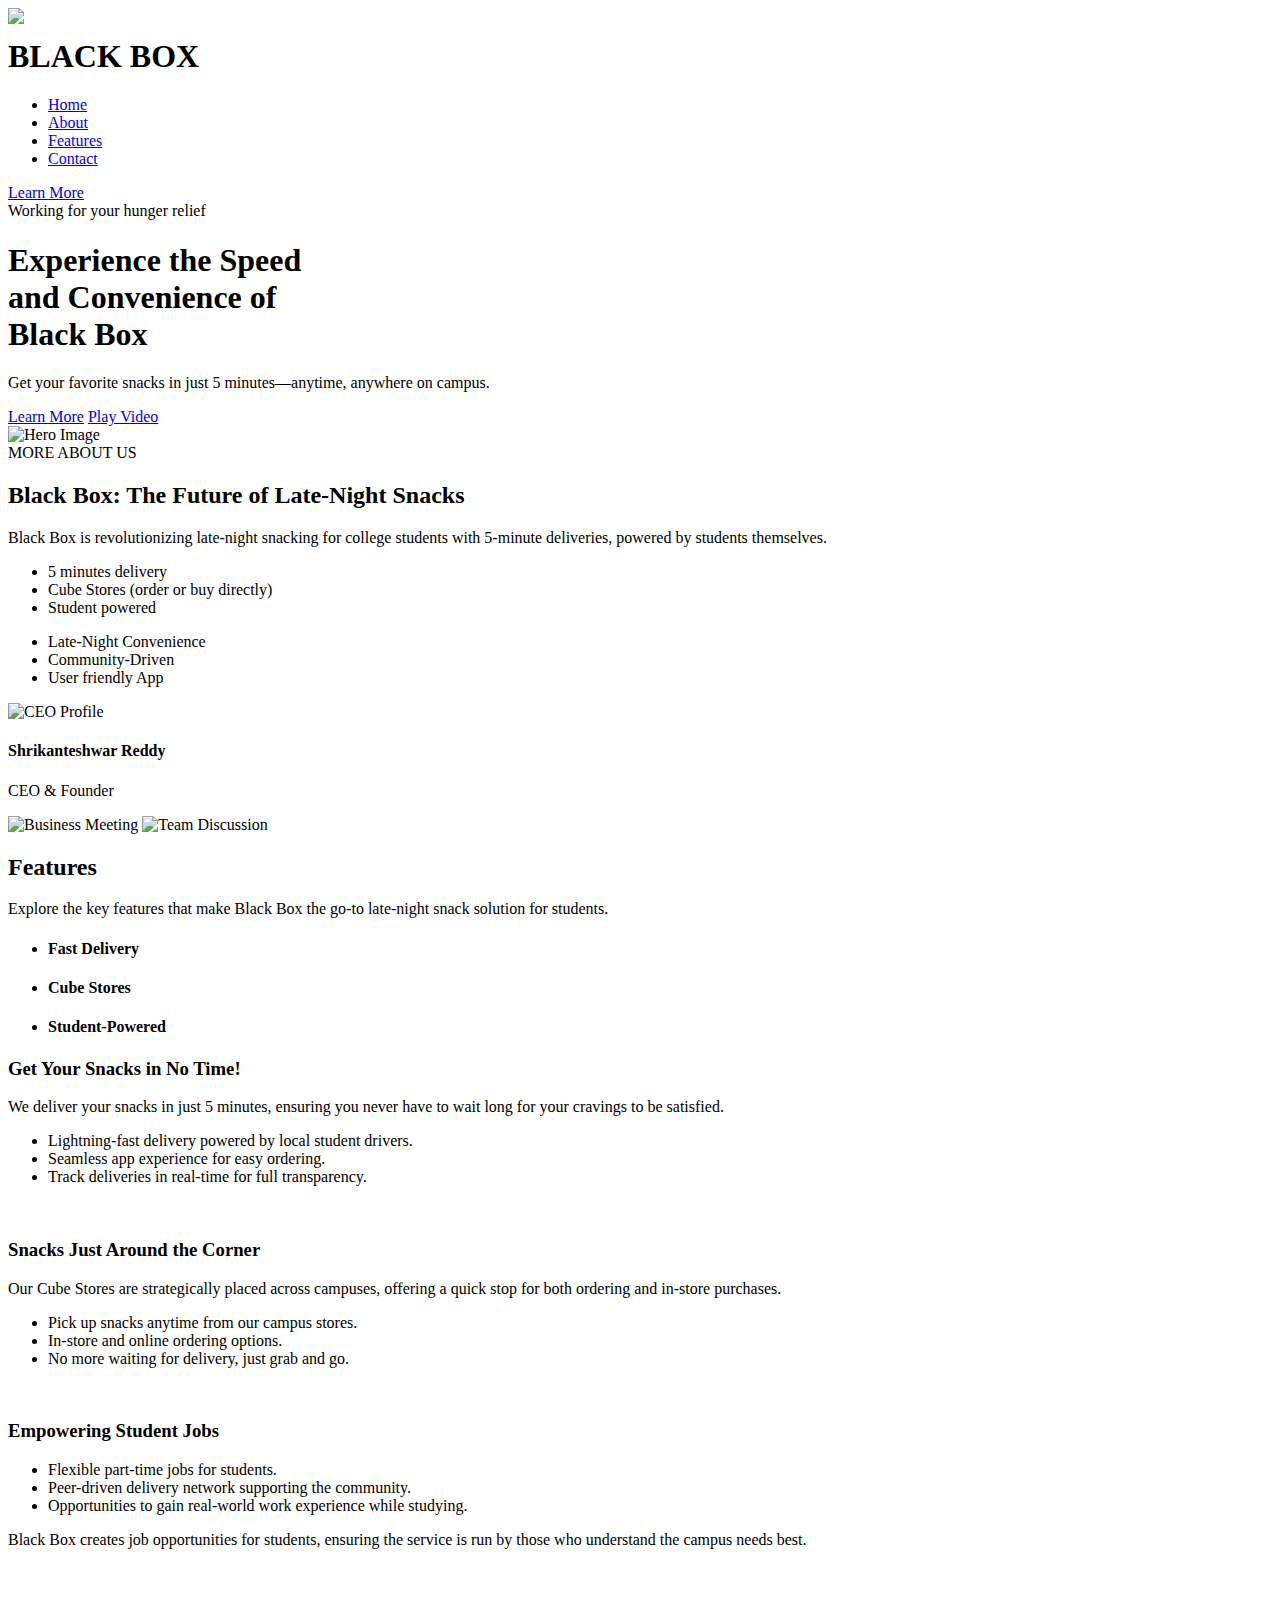
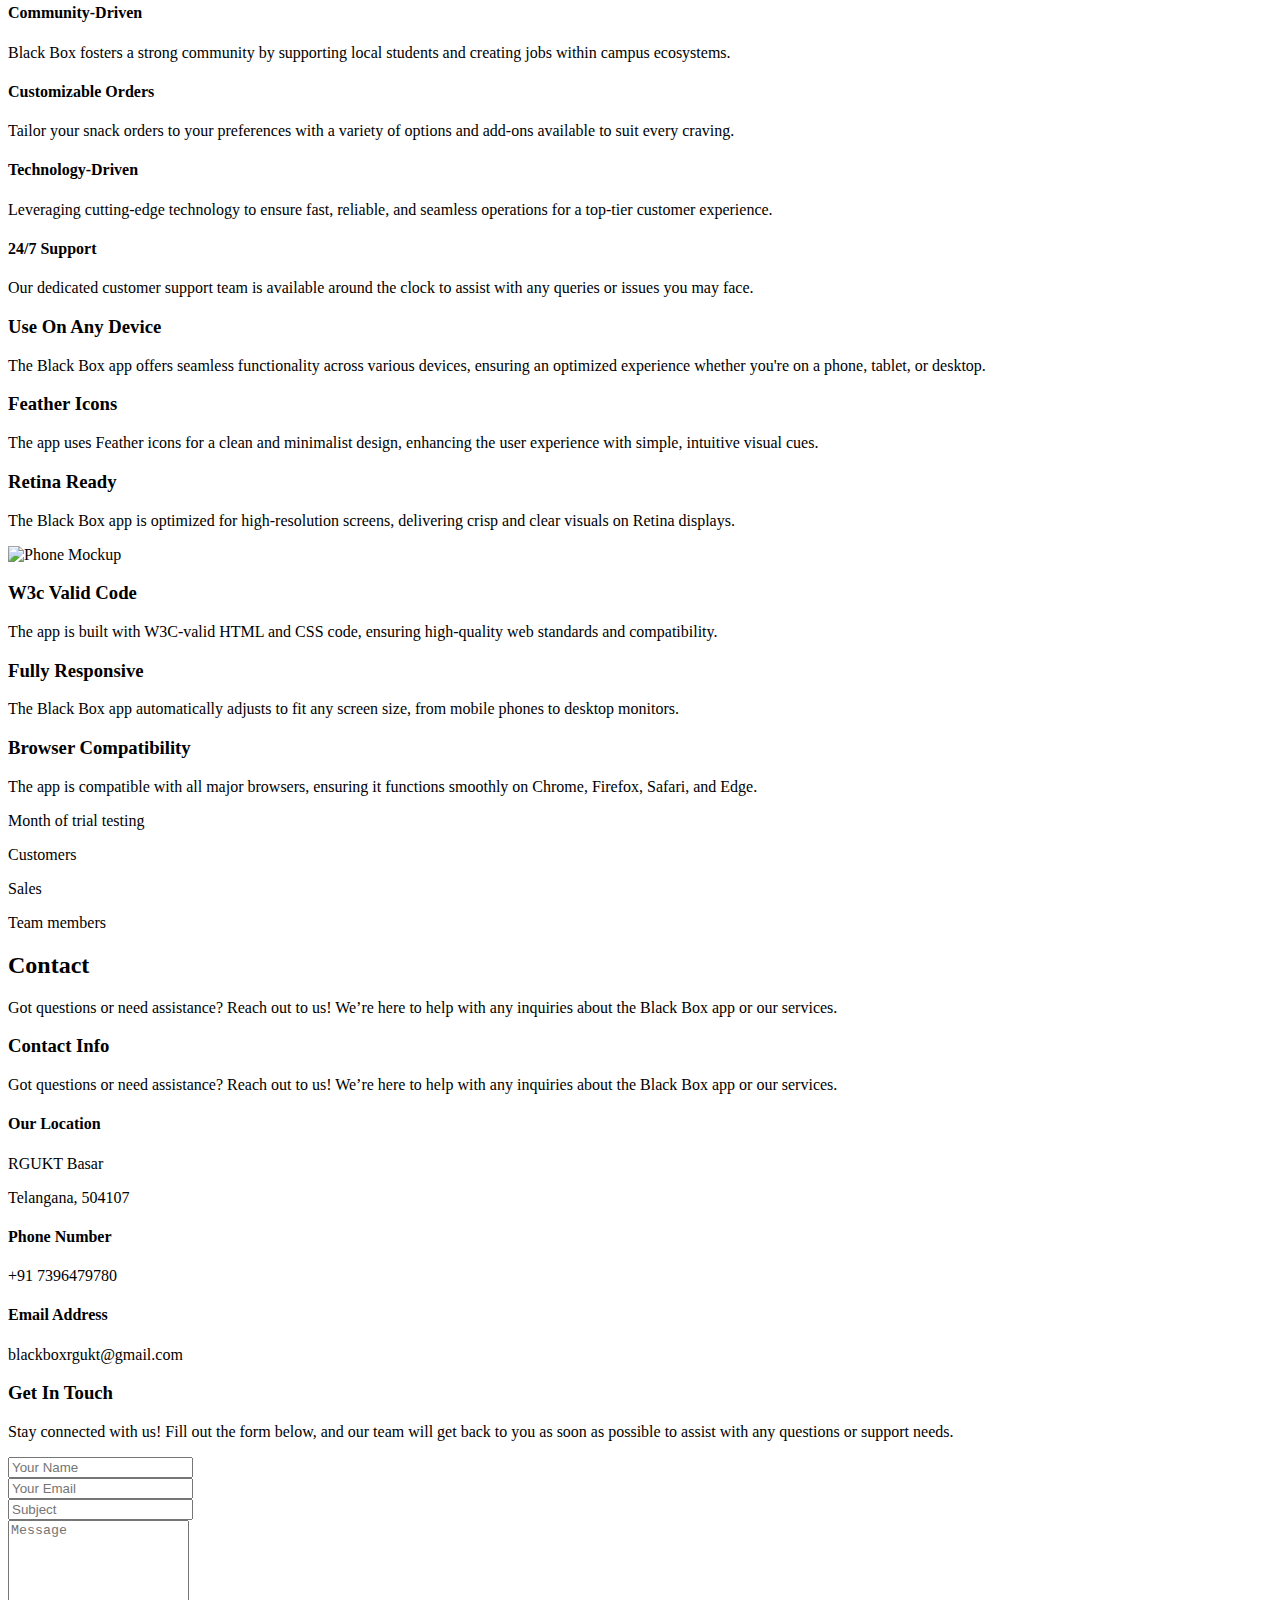
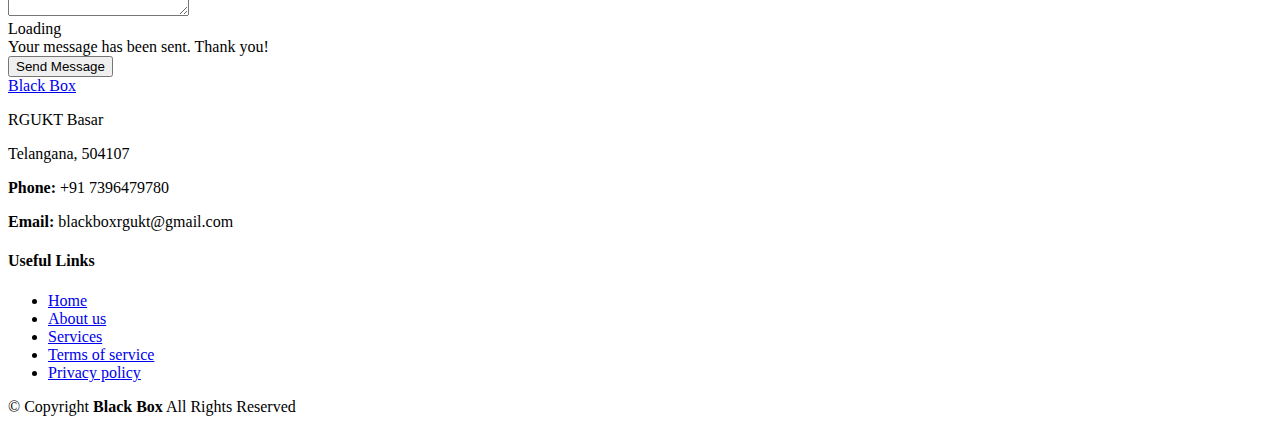
==== index.html @ a67a45cf "Add files via upload" ====
<!DOCTYPE html>
<html lang="en">

<head>
  <meta charset="utf-8">
  <meta content="width=device-width, initial-scale=1.0" name="viewport">
  <title>Black Box Hub</title>
  <meta name="description" content="">
  <meta name="keywords" content="">

  <!-- Favicons -->
  <link href="assets/img/favicon.png" rel="icon">
  <link href="assets/img/apple-touch-icon.png" rel="apple-touch-icon">

  <!-- Fonts -->
  <link href="https://fonts.googleapis.com" rel="preconnect">
  <link href="https://fonts.gstatic.com" rel="preconnect" crossorigin>
  <link href="https://fonts.googleapis.com/css2?family=Roboto:ital,wght@0,100;0,300;0,400;0,500;0,700;0,900;1,100;1,300;1,400;1,500;1,700;1,900&family=Inter:wght@100;200;300;400;500;600;700;800;900&family=Nunito:ital,wght@0,200;0,300;0,400;0,500;0,600;0,700;0,800;0,900;1,200;1,300;1,400;1,500;1,600;1,700;1,800;1,900&display=swap" rel="stylesheet">

  <!-- Vendor CSS Files -->
  <link href="assets/vendor/bootstrap/css/bootstrap.min.css" rel="stylesheet">
  <link href="assets/vendor/bootstrap-icons/bootstrap-icons.css" rel="stylesheet">
  <link href="assets/vendor/aos/aos.css" rel="stylesheet">
  <link href="assets/vendor/glightbox/css/glightbox.min.css" rel="stylesheet">
  <link href="assets/vendor/swiper/swiper-bundle.min.css" rel="stylesheet">

  <!-- Main CSS File -->
  <link href="assets/css/main.css" rel="stylesheet">

</head>

<body class="index-page">

  <header id="header" class="header d-flex align-items-center fixed-top">
    <div class="header-container container-fluid container-xl position-relative d-flex align-items-center justify-content-between">
        <img src="assets/img/logo.png" width="50px">
        <h1 class="sitename" style="color: black; margin-top: 10px; align-self: start;"><b>BLACK BOX</b></h1>
      </a>

      <nav id="navmenu" class="navmenu">
        <ul>
          <li><a href="#hero" class="active">Home</a></li>
          <li><a href="#about">About</a></li>
          <li><a href="#features">Features</a></li>
          <li><a href="#contact">Contact</a></li>
        </ul>
        <i class="mobile-nav-toggle d-xl-none bi bi-list"></i>
      </nav>

      <a class="btn-getstarted" href="index.html#about">Learn More</a>

    </div>
  </header>

  <main class="main">

    <!-- Hero Section -->
    <section id="hero" class="hero section">

      <div class="container" data-aos="fade-up" data-aos-delay="100">

        <div class="row align-items-center">
          <div class="col-lg-6">
            <div class="hero-content" data-aos="fade-up" data-aos-delay="200">
              <div class="company-badge mb-4">
                <i class="bi bi-gear-fill me-2"></i>
                Working for your hunger relief
              </div>

              <h1 class="mb-4">
                Experience the Speed <br>
                and Convenience of <br>
                <span class="accent-text">Black Box</span>
              </h1>

              <p class="mb-4 mb-md-5">
                Get your favorite snacks in just 5 minutes—anytime, anywhere on campus.
              </p>

              <div class="hero-buttons">
                <a href="#about" class="btn btn-primary me-0 me-sm-2 mx-1">Learn More</a>
                <a href="https://www.youtube.com/watch?v=Y7f98aduVJ8" class="btn btn-link mt-2 mt-sm-0 glightbox">
                  <i class="bi bi-play-circle me-1"></i>
                  Play Video
                </a>
              </div>
            </div>
          </div>

          <div class="col-lg-6">
            <div class="hero-image" data-aos="zoom-out" data-aos-delay="300">
              <img src="assets/img/illustration-1.webp" alt="Hero Image" class="img-fluid">
            </div>
          </div>
        </div>

      </div>

    </section><!-- /Hero Section -->

    <!-- About Section -->
    <section id="about" class="about section">

      <div class="container" data-aos="fade-up" data-aos-delay="100">

        <div class="row gy-4 align-items-center justify-content-between">

          <div class="col-xl-5" data-aos="fade-up" data-aos-delay="200">
            <span class="about-meta">MORE ABOUT US</span>
            <h2 class="about-title">Black Box: The Future of Late-Night Snacks</h2>
            <p class="about-description">Black Box is revolutionizing late-night snacking for college students with 5-minute deliveries, powered by students themselves. </p>

            <div class="row feature-list-wrapper">
              <div class="col-md-6">
                <ul class="feature-list">
                  <li><i class="bi bi-check-circle-fill"></i> 5 minutes delivery</li>
                  <li><i class="bi bi-check-circle-fill"></i> Cube Stores (order or buy directly)</li>
                  <li><i class="bi bi-check-circle-fill"></i> Student powered</li>
                </ul>
              </div>
              <div class="col-md-6">
                <ul class="feature-list">
                  <li><i class="bi bi-check-circle-fill"></i> Late-Night Convenience</li>
                  <li><i class="bi bi-check-circle-fill"></i> Community-Driven</li>
                  <li><i class="bi bi-check-circle-fill"></i> User friendly App</li>
                </ul>
              </div>
            </div>

            <div class="info-wrapper">
              <div class="row gy-4">
                <div class="col-lg-5">
                  <div class="profile d-flex align-items-center gap-3">
                    <img src="assets/img/avatar-1.webp" alt="CEO Profile" class="profile-image">
                    <div>
                      <h4 class="profile-name">Shrikanteshwar Reddy</h4>
                      <p class="profile-position">CEO &amp; Founder</p>
                    </div>
                  </div>
                </div>
              </div>
            </div>
          </div>

          <div class="col-xl-6" data-aos="fade-up" data-aos-delay="300">
            <div class="image-wrapper">
              <div class="images position-relative" data-aos="zoom-out" data-aos-delay="400">
                <img src="assets/img/about-5.webp" alt="Business Meeting" class="img-fluid main-image rounded-4">
                <img src="assets/img/about-2.webp" alt="Team Discussion" class="img-fluid small-image rounded-4">
              </div>
            </div>
          </div>
        </div>

      </div>

    </section><!-- /About Section -->

    <!-- Features Section -->
    <section id="features" class="features section">

      <!-- Section Title -->
      <div class="container section-title" data-aos="fade-up">
        <h2>Features</h2>
        <p>Explore the key features that make Black Box the go-to late-night snack solution for students.</p>
      </div><!-- End Section Title -->

      <div class="container">

        <div class="d-flex justify-content-center">

          <ul class="nav nav-tabs" data-aos="fade-up" data-aos-delay="100">

            <li class="nav-item">
              <a class="nav-link active show" data-bs-toggle="tab" data-bs-target="#features-tab-1">
                <h4>Fast Delivery</h4>
              </a>
            </li><!-- End tab nav item -->

            <li class="nav-item">
              <a class="nav-link" data-bs-toggle="tab" data-bs-target="#features-tab-2">
                <h4>Cube Stores</h4>
              </a><!-- End tab nav item -->

            </li>
            <li class="nav-item">
              <a class="nav-link" data-bs-toggle="tab" data-bs-target="#features-tab-3">
                <h4>Student-Powered</h4>
              </a>
            </li><!-- End tab nav item -->

          </ul>

        </div>

        <div class="tab-content" data-aos="fade-up" data-aos-delay="200">

          <div class="tab-pane fade active show" id="features-tab-1">
            <div class="row">
              <div class="col-lg-6 order-2 order-lg-1 mt-3 mt-lg-0 d-flex flex-column justify-content-center">
                <h3>Get Your Snacks in No Time!</h3>
                <p class="fst-italic">
                  We deliver your snacks in just 5 minutes, ensuring you never have to wait long for your cravings to be satisfied.
                </p>
                <ul>
                  <li><i class="bi bi-check2-all"></i> <span>Lightning-fast delivery powered by local student drivers.</span></li>
                  <li><i class="bi bi-check2-all"></i> <span>Seamless app experience for easy ordering.</span></li>
                  <li><i class="bi bi-check2-all"></i> <span>Track deliveries in real-time for full transparency.</span></li>
                </ul>
              </div>
              <div class="col-lg-6 order-1 order-lg-2 text-center">
                <img src="assets/img/features-illustration-1.webp" alt="" class="img-fluid">
              </div>
            </div>
          </div><!-- End tab content item -->

          <div class="tab-pane fade" id="features-tab-2">
            <div class="row">
              <div class="col-lg-6 order-2 order-lg-1 mt-3 mt-lg-0 d-flex flex-column justify-content-center">
                <h3>Snacks Just Around the Corner</h3>
                <p class="fst-italic">
                  Our Cube Stores are strategically placed across campuses, offering a quick stop for both ordering and in-store purchases.
                </p>
                <ul>
                  <li><i class="bi bi-check2-all"></i> <span>Pick up snacks anytime from our campus stores.</span></li>
                  <li><i class="bi bi-check2-all"></i> <span>In-store and online ordering options.</span></li>
                  <li><i class="bi bi-check2-all"></i> <span>No more waiting for delivery, just grab and go.</span></li>
                </ul>
              </div>
              <div class="col-lg-6 order-1 order-lg-2 text-center">
                <img src="assets/img/features-illustration-2.webp" alt="" class="img-fluid">
              </div>
            </div>
          </div><!-- End tab content item -->

          <div class="tab-pane fade" id="features-tab-3">
            <div class="row">
              <div class="col-lg-6 order-2 order-lg-1 mt-3 mt-lg-0 d-flex flex-column justify-content-center">
                <h3>Empowering Student Jobs</h3>
                <ul>
                  <li><i class="bi bi-check2-all"></i> <span>Flexible part-time jobs for students.</span></li>
                  <li><i class="bi bi-check2-all"></i> <span>Peer-driven delivery network supporting the community.</span></li>
                  <li><i class="bi bi-check2-all"></i> <span>Opportunities to gain real-world work experience while studying.</span></li>
                </ul>
                <p class="fst-italic">
                  Black Box creates job opportunities for students, ensuring the service is run by those who understand the campus needs best.
                </p>
              </div>
              <div class="col-lg-6 order-1 order-lg-2 text-center">
                <img src="assets/img/features-illustration-3.webp" alt="" class="img-fluid">
              </div>
            </div>
          </div><!-- End tab content item -->

        </div>

      </div>

    </section><!-- /Features Section -->

    <!-- Features Cards Section -->
    <section id="features-cards" class="features-cards section">

      <div class="container">

        <div class="row gy-4">

          <div class="col-xl-3 col-md-6" data-aos="zoom-in" data-aos-delay="100">
            <div class="feature-box orange">
              <i class="bi bi-award"></i>
              <h4>Community-Driven</h4>
              <p>Black Box fosters a strong community by supporting local students and creating jobs within campus ecosystems.</p>
            </div>
          </div><!-- End Feature Borx-->

          <div class="col-xl-3 col-md-6" data-aos="zoom-in" data-aos-delay="200">
            <div class="feature-box blue">
              <i class="bi bi-patch-check"></i>
              <h4>Customizable Orders</h4>
              <p>Tailor your snack orders to your preferences with a variety of options and add-ons available to suit every craving.</p>
            </div>
          </div><!-- End Feature Borx-->

          <div class="col-xl-3 col-md-6" data-aos="zoom-in" data-aos-delay="300">
            <div class="feature-box green">
              <i class="bi bi-sunrise"></i>
              <h4>Technology-Driven</h4>
              <p>Leveraging cutting-edge technology to ensure fast, reliable, and seamless operations for a top-tier customer experience.</p>
            </div>
          </div><!-- End Feature Borx-->

          <div class="col-xl-3 col-md-6" data-aos="zoom-in" data-aos-delay="400">
            <div class="feature-box red">
              <i class="bi bi-shield-check"></i>
              <h4>24/7 Support</h4>
              <p>Our dedicated customer support team is available around the clock to assist with any queries or issues you may face.</p>
            </div>
          </div><!-- End Feature Borx-->

        </div>

      </div>

    </section><!-- /Features Cards Section -->

    <!-- Features 2 Section -->
    <section id="features-2" class="features-2 section">

      <div class="container" data-aos="fade-up" data-aos-delay="100">

        <div class="row align-items-center">

          <div class="col-lg-4">

            <div class="feature-item text-end mb-5" data-aos="fade-right" data-aos-delay="200">
              <div class="d-flex align-items-center justify-content-end gap-4">
                <div class="feature-content">
                  <h3>Use On Any Device</h3>
                  <p>The Black Box app offers seamless functionality across various devices, ensuring an optimized experience whether you're on a phone, tablet, or desktop.</p>
                </div>
                <div class="feature-icon flex-shrink-0">
                  <i class="bi bi-display"></i>
                </div>
              </div>
            </div><!-- End .feature-item -->

            <div class="feature-item text-end mb-5" data-aos="fade-right" data-aos-delay="300">
              <div class="d-flex align-items-center justify-content-end gap-4">
                <div class="feature-content">
                  <h3>Feather Icons</h3>
                  <p>The app uses Feather icons for a clean and minimalist design, enhancing the user experience with simple, intuitive visual cues.</p>
                </div>
                <div class="feature-icon flex-shrink-0">
                  <i class="bi bi-feather"></i>
                </div>
              </div>
            </div><!-- End .feature-item -->

            <div class="feature-item text-end" data-aos="fade-right" data-aos-delay="400">
              <div class="d-flex align-items-center justify-content-end gap-4">
                <div class="feature-content">
                  <h3>Retina Ready</h3>
                  <p> The Black Box app is optimized for high-resolution screens, delivering crisp and clear visuals on Retina displays. </p>
                </div>
                <div class="feature-icon flex-shrink-0">
                  <i class="bi bi-eye"></i>
                </div>
              </div>
            </div><!-- End .feature-item -->

          </div>

          <div class="col-lg-4" data-aos="zoom-in" data-aos-delay="200">
            <div class="phone-mockup text-center">
              <img src="assets/img/phone-app-screen.png" alt="Phone Mockup" class="img-fluid">
            </div>
          </div><!-- End Phone Mockup -->

          <div class="col-lg-4">

            <div class="feature-item mb-5" data-aos="fade-left" data-aos-delay="200">
              <div class="d-flex align-items-center gap-4">
                <div class="feature-icon flex-shrink-0">
                  <i class="bi bi-code-square"></i>
                </div>
                <div class="feature-content">
                  <h3>W3c Valid Code</h3>
                  <p> The app is built with W3C-valid HTML and CSS code, ensuring high-quality web standards and compatibility.</p>
                </div>
              </div>
            </div><!-- End .feature-item -->

            <div class="feature-item mb-5" data-aos="fade-left" data-aos-delay="300">
              <div class="d-flex align-items-center gap-4">
                <div class="feature-icon flex-shrink-0">
                  <i class="bi bi-phone"></i>
                </div>
                <div class="feature-content">
                  <h3>Fully Responsive</h3>
                  <p> The Black Box app automatically adjusts to fit any screen size, from mobile phones to desktop monitors.</p>
                </div>
              </div>
            </div><!-- End .feature-item -->

            <div class="feature-item" data-aos="fade-left" data-aos-delay="400">
              <div class="d-flex align-items-center gap-4">
                <div class="feature-icon flex-shrink-0">
                  <i class="bi bi-browser-chrome"></i>
                </div>
                <div class="feature-content">
                  <h3>Browser Compatibility</h3>
                  <p> The app is compatible with all major browsers, ensuring it functions smoothly on Chrome, Firefox, Safari, and Edge.</p>
                </div>
              </div>
            </div><!-- End .feature-item -->

          </div>
        </div>

      </div>

    </section><!-- /Features 2 Section -->

    <!-- Stats Section -->
    <section id="stats" class="stats section">

      <div class="container" data-aos="fade-up" data-aos-delay="100">

        <div class="row gy-4">

          <div class="col-lg-3 col-md-6">
            <div class="stats-item text-center w-100 h-100">
              <span data-purecounter-start="0" data-purecounter-end="1" data-purecounter-duration="1" class="purecounter"></span>
              <p>Month of trial testing</p>
            </div>
          </div><!-- End Stats Item -->

          <div class="col-lg-3 col-md-6">
            <div class="stats-item text-center w-100 h-100">
              <span data-purecounter-start="0" data-purecounter-end="500" data-purecounter-duration="1" class="purecounter"></span>
              <p>Customers</p>
            </div>
          </div><!-- End Stats Item -->

          <div class="col-lg-3 col-md-6">
            <div class="stats-item text-center w-100 h-100">
              <span data-purecounter-start="0" data-purecounter-end="40000" data-purecounter-duration="1" class="purecounter"></span>
              <p>Sales</p>
            </div>
          </div><!-- End Stats Item -->

          <div class="col-lg-3 col-md-6">
            <div class="stats-item text-center w-100 h-100">
              <span data-purecounter-start="0" data-purecounter-end="10" data-purecounter-duration="1" class="purecounter"></span>
              <p>Team members</p>
            </div>
          </div><!-- End Stats Item -->

        </div>

      </div>

    </section><!-- /Stats Section -->

    <!--services and pricing section-->


    <!-- Contact Section -->
    <section id="contact" class="contact section light-background">

      <!-- Section Title -->
      <div class="container section-title" data-aos="fade-up">
        <h2 class="text-dark">Contact</h2>
        <p class="text-dark">Got questions or need assistance? Reach out to us! We’re here to help with any inquiries about the Black Box app or our services.</p>
      </div><!-- End Section Title -->

      <div class="container" data-aos="fade-up" data-aos-delay="100">

        <div class="row g-4 g-lg-5">
          <div class="col-lg-5">
            <div class="info-box" data-aos="fade-up" data-aos-delay="200">
              <h3 class="text-dark">Contact Info</h3>
              <p class="text-dark">Got questions or need assistance? Reach out to us! We’re here to help with any inquiries about the Black Box app or our services.</p>

              <div class="info-item" data-aos="fade-up" data-aos-delay="300">
                <div class="icon-box">
                  <i class="bi bi-geo-alt"></i>
                </div>
                <div class="content">
                  <h4 class="text-dark">Our Location</h4>
                  <p class="text-dark">RGUKT Basar</p>
                  <p class="text-dark">Telangana, 504107</p>
                </div>
              </div>

              <div class="info-item" data-aos="fade-up" data-aos-delay="400">
                <div class="icon-box">
                  <i class="bi bi-telephone"></i>
                </div>
                <div class="content">
                  <h4 class="text-dark">Phone Number</h4>
                  <p class="text-dark">+91 7396479780</p>
                </div>
              </div>

              <div class="info-item" data-aos="fade-up" data-aos-delay="500">
                <div class="icon-box">
                  <i class="bi bi-envelope"></i>
                </div>
                <div class="content">
                  <h4 class="text-dark">Email Address</h4>
                  <p class="text-dark">blackboxrgukt@gmail.com</p>
                </div>
              </div>
            </div>
          </div>

          <div class="col-lg-7">
            <div class="contact-form" data-aos="fade-up" data-aos-delay="300">
              <h3 class="text-dark">Get In Touch</h3>
              <p class="text-dark">Stay connected with us! Fill out the form below, and our team will get back to you as soon as possible to assist with any questions or support needs.</p>

              <form action="forms/contact.php" method="post" class="php-email-form" data-aos="fade-up" data-aos-delay="200">
                <div class="row gy-4">

                  <div class="col-md-6">
                    <input type="text" name="name" class="form-control text-dark" placeholder="Your Name" required="">
                  </div>

                  <div class="col-md-6 ">
                    <input type="email" class="form-control text-dark" name="email" placeholder="Your Email" required="">
                  </div>

                  <div class="col-12">
                    <input type="text" class="form-control text-dark" name="subject" placeholder="Subject" required="">
                  </div>

                  <div class="col-12">
                    <textarea class="form-control text-dark" name="message" rows="6" placeholder="Message" required=""></textarea>
                  </div>

                  <div class="col-12 text-center">
                    <div class="loading text-dark">Loading</div>
                    <div class="error-message text-dark"></div>
                    <div class="sent-message text-dark">Your message has been sent. Thank you!</div>

                    <button type="submit" class="btn text-dark">Send Message</button>
                  </div>

                </div>
              </form>

            </div>
          </div>

        </div>

      </div>

    </section><!-- /Contact Section -->

  </main>

  <footer id="footer" class="footer">

    <div class="container footer-top">
      <div class="row gy-4">
        <div class="col-lg-4 col-md-6 footer-about">
          <a href="index.html" class="logo d-flex align-items-center">
            <span class="sitename">Black Box</span>
          </a>
          <div class="footer-contact pt-3">
            <p>RGUKT Basar</p>
            <p>Telangana, 504107</p>
            <p class="mt-3"><strong>Phone:</strong> <span>+91 7396479780</span></p>
            <p><strong>Email:</strong> <span>blackboxrgukt@gmail.com</span></p>
          </div>
          <div class="social-links d-flex mt-4">
            <a href=""><i class="bi bi-twitter-x"></i></a>
            <a href=""><i class="bi bi-facebook"></i></a>
            <a href=""><i class="bi bi-instagram"></i></a>
            <a href=""><i class="bi bi-linkedin"></i></a>
          </div>
        </div>

        <div class="col-lg-2 col-md-3 footer-links">
          <h4>Useful Links</h4>
          <ul>
            <li><a href="#">Home</a></li>
            <li><a href="#">About us</a></li>
            <li><a href="#">Services</a></li>
            <li><a href="#">Terms of service</a></li>
            <li><a href="#">Privacy policy</a></li>
          </ul>
        </div>


      </div>
    </div>

    <div class="container copyright text-center mt-4">
      <p>© <span>Copyright</span> <strong class="px-1 sitename">Black Box</strong> <span>All Rights Reserved</span></p>
      <div class="credits">
        
      </div>
    </div>

  </footer>

  <!-- Scroll Top -->
  <a href="#" id="scroll-top" class="scroll-top d-flex align-items-center justify-content-center"><i class="bi bi-arrow-up-short"></i></a>

  <!-- Vendor JS Files -->
  <script src="assets/vendor/bootstrap/js/bootstrap.bundle.min.js"></script>
  <script src="assets/vendor/php-email-form/validate.js"></script>
  <script src="assets/vendor/aos/aos.js"></script>
  <script src="assets/vendor/glightbox/js/glightbox.min.js"></script>
  <script src="assets/vendor/swiper/swiper-bundle.min.js"></script>
  <script src="assets/vendor/purecounter/purecounter_vanilla.js"></script>

  <!-- Main JS File -->
  <script src="assets/js/main.js"></script>

</body>

</html>
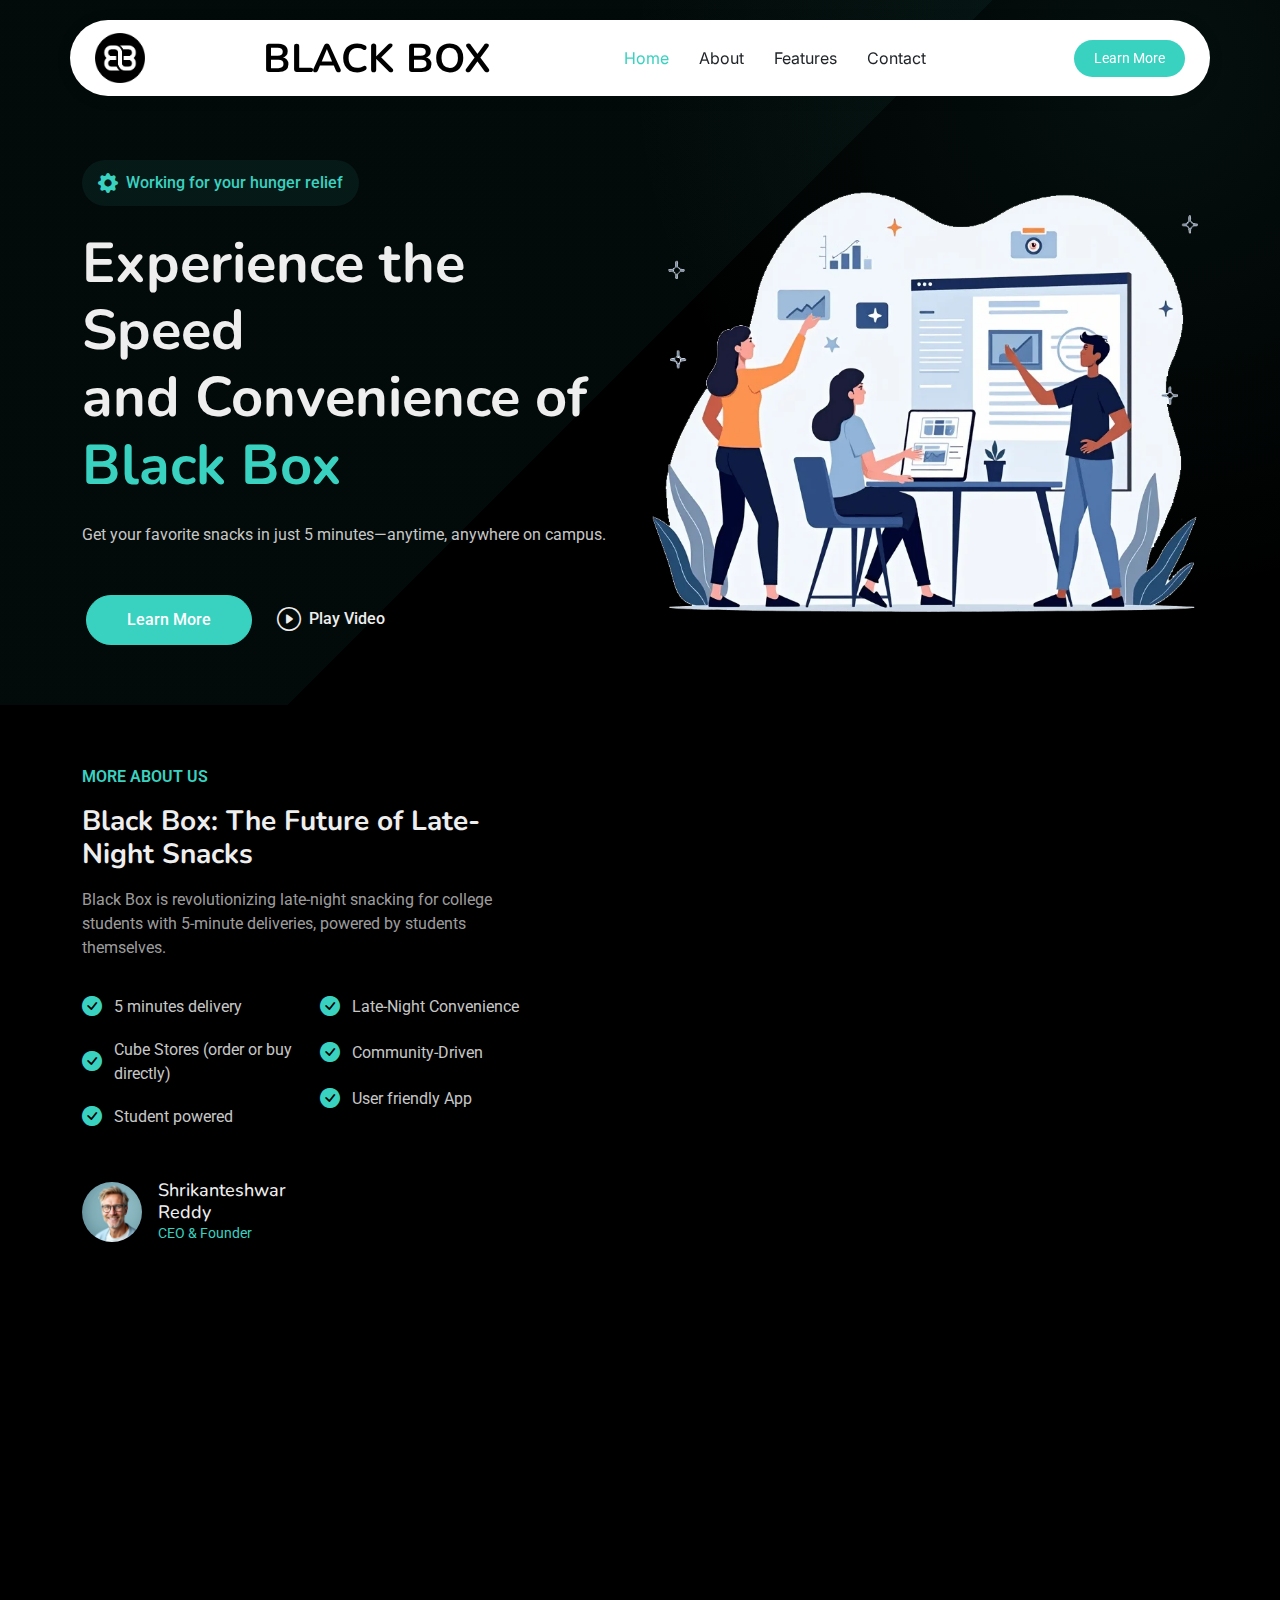
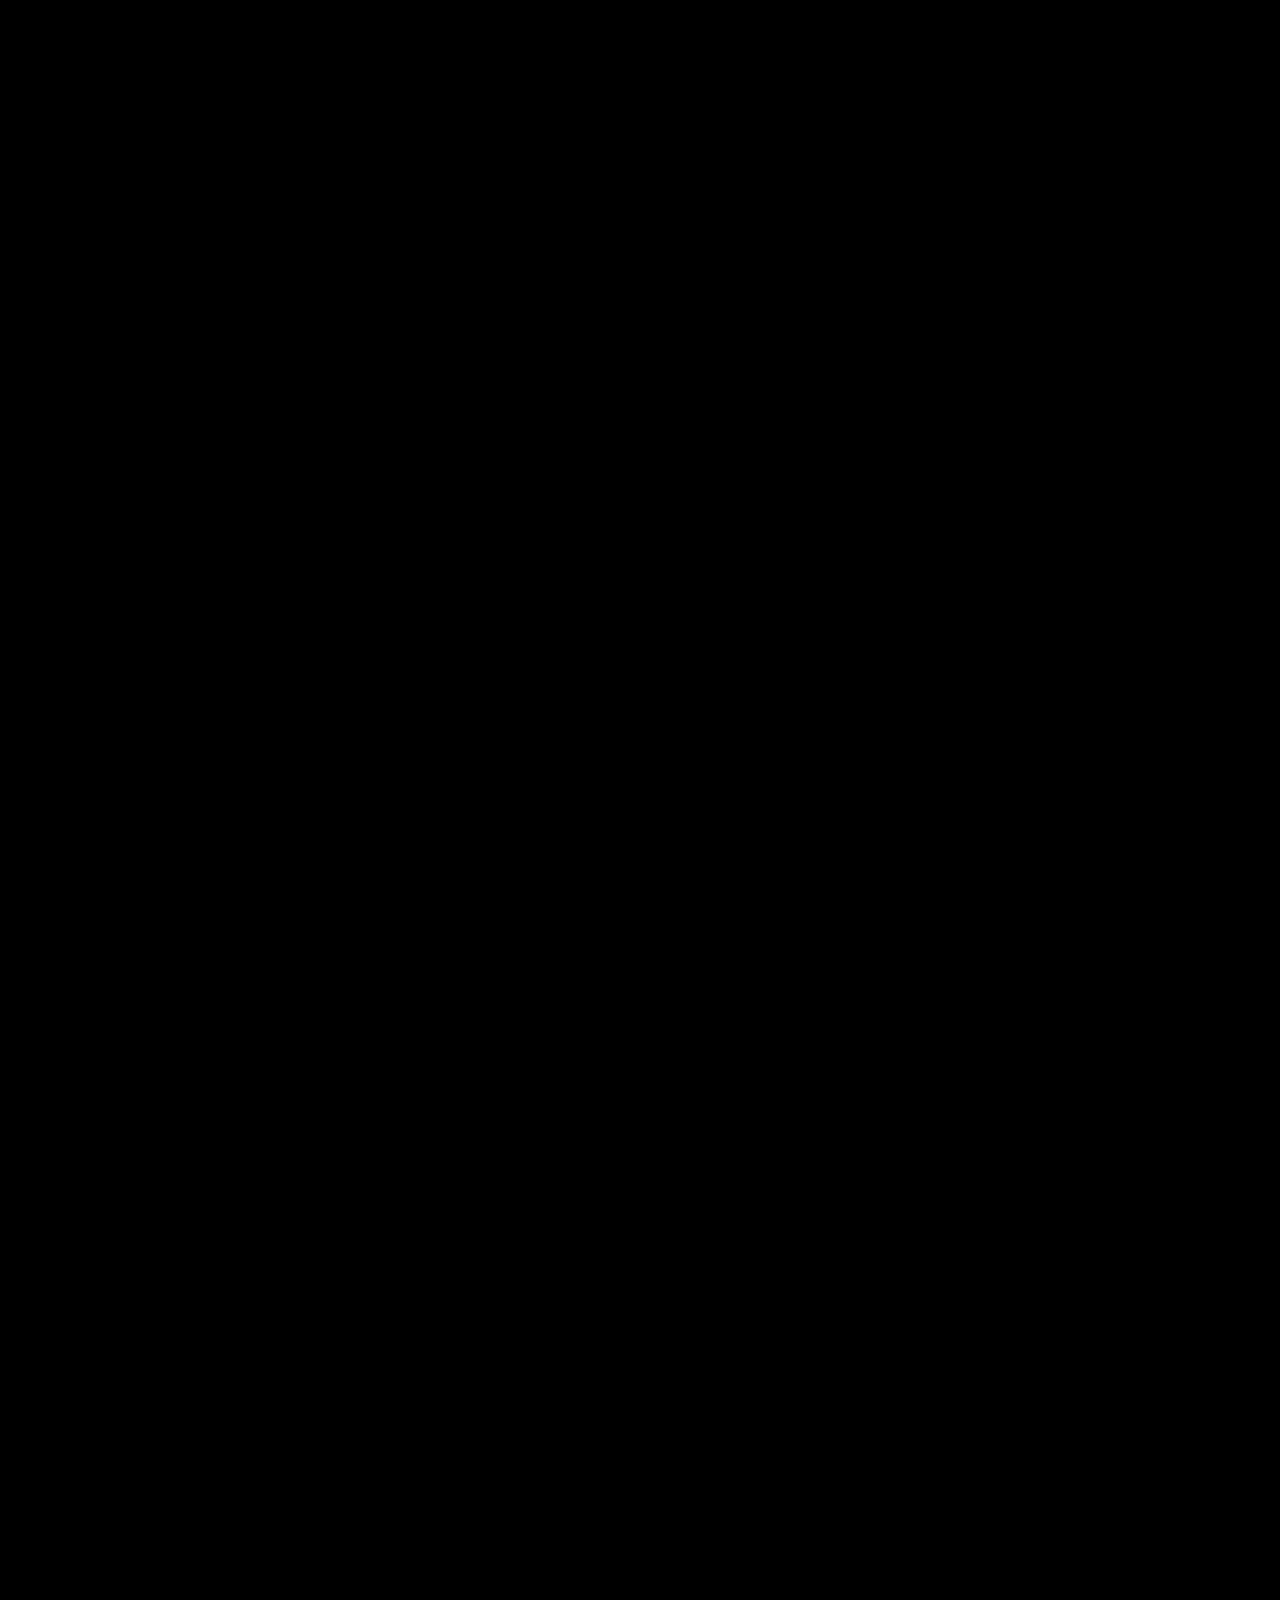
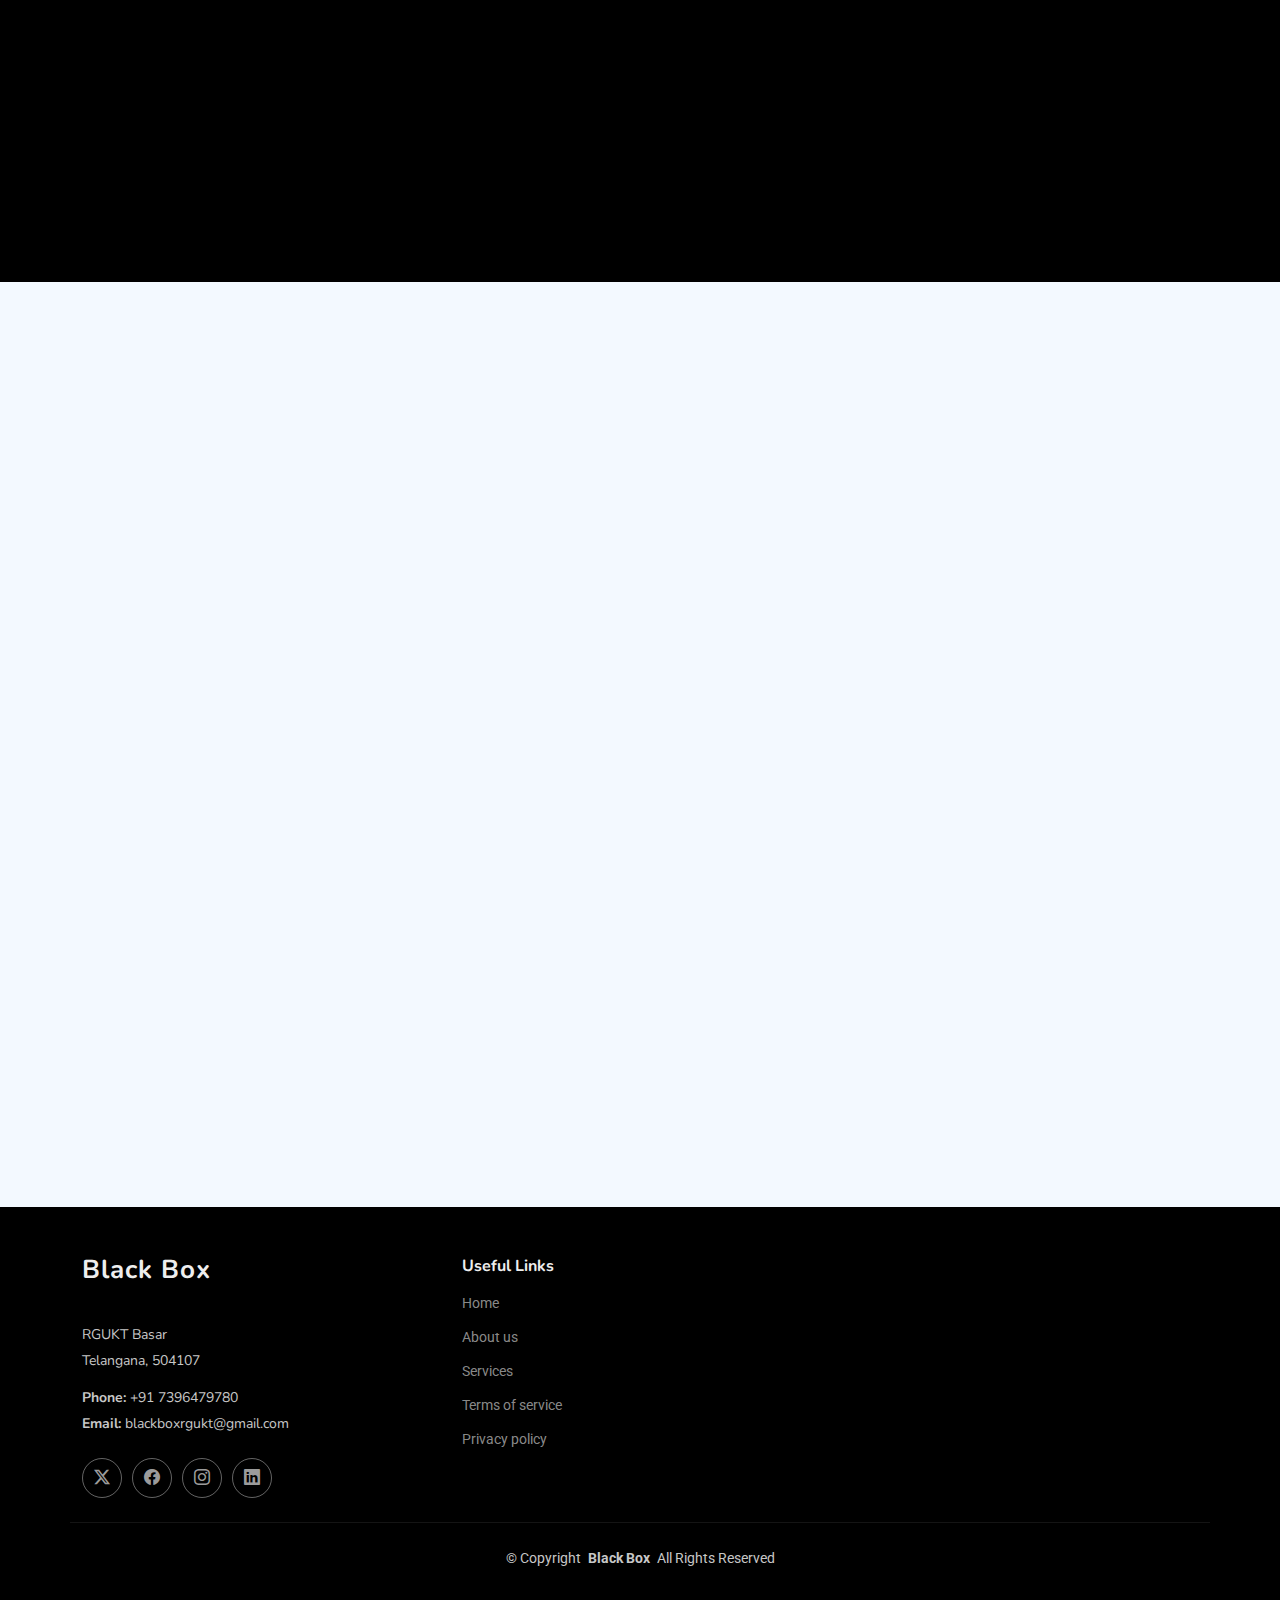
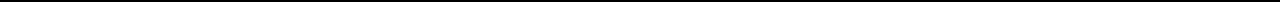
==== commit a8ae5ef9: "Update index.html" ====
--- a/index.html
+++ b/index.html
@@ -79,7 +79,7 @@
 
               <div class="hero-buttons">
                 <a href="#about" class="btn btn-primary me-0 me-sm-2 mx-1">Learn More</a>
-                <a href="https://www.youtube.com/watch?v=Y7f98aduVJ8" class="btn btn-link mt-2 mt-sm-0 glightbox">
+                <a href="" class="btn btn-link mt-2 mt-sm-0 glightbox">
                   <i class="bi bi-play-circle me-1"></i>
                   Play Video
                 </a>
@@ -603,4 +603,4 @@
 
 </body>
 
-</html>+</html>
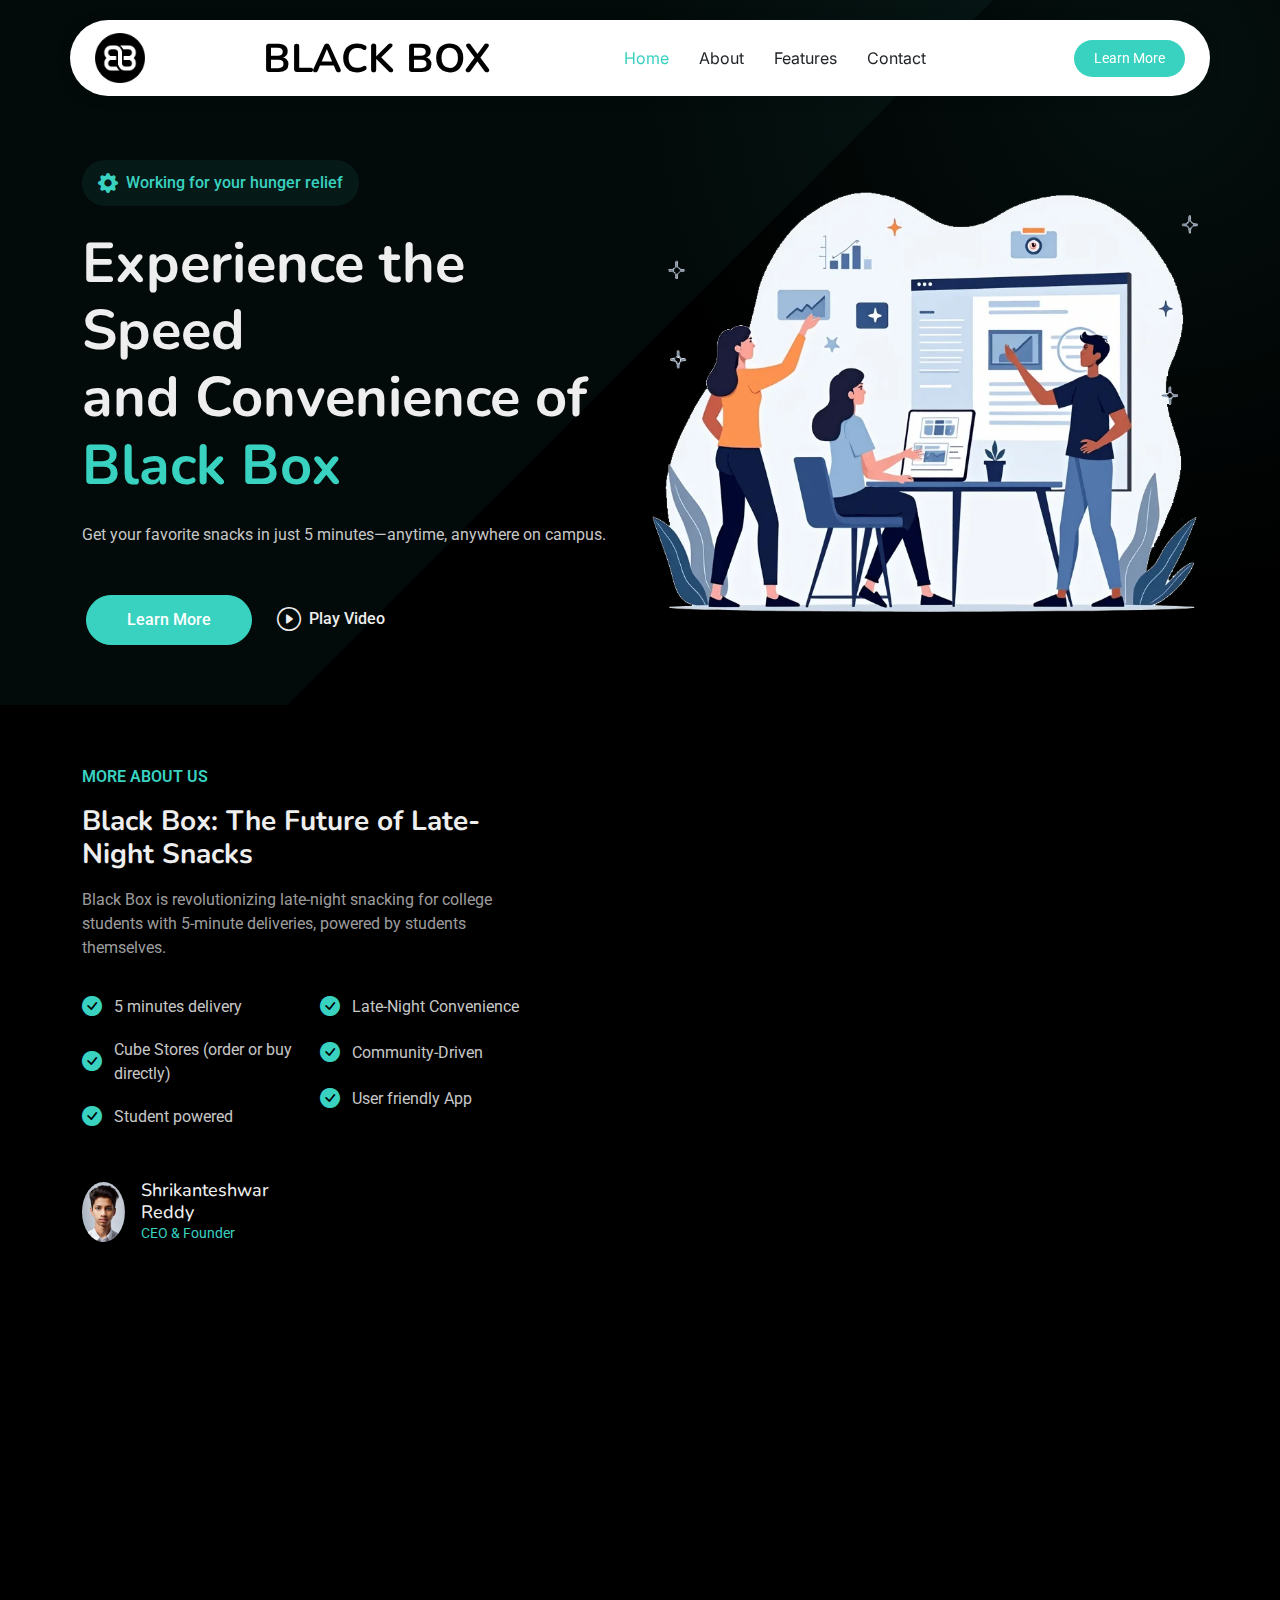
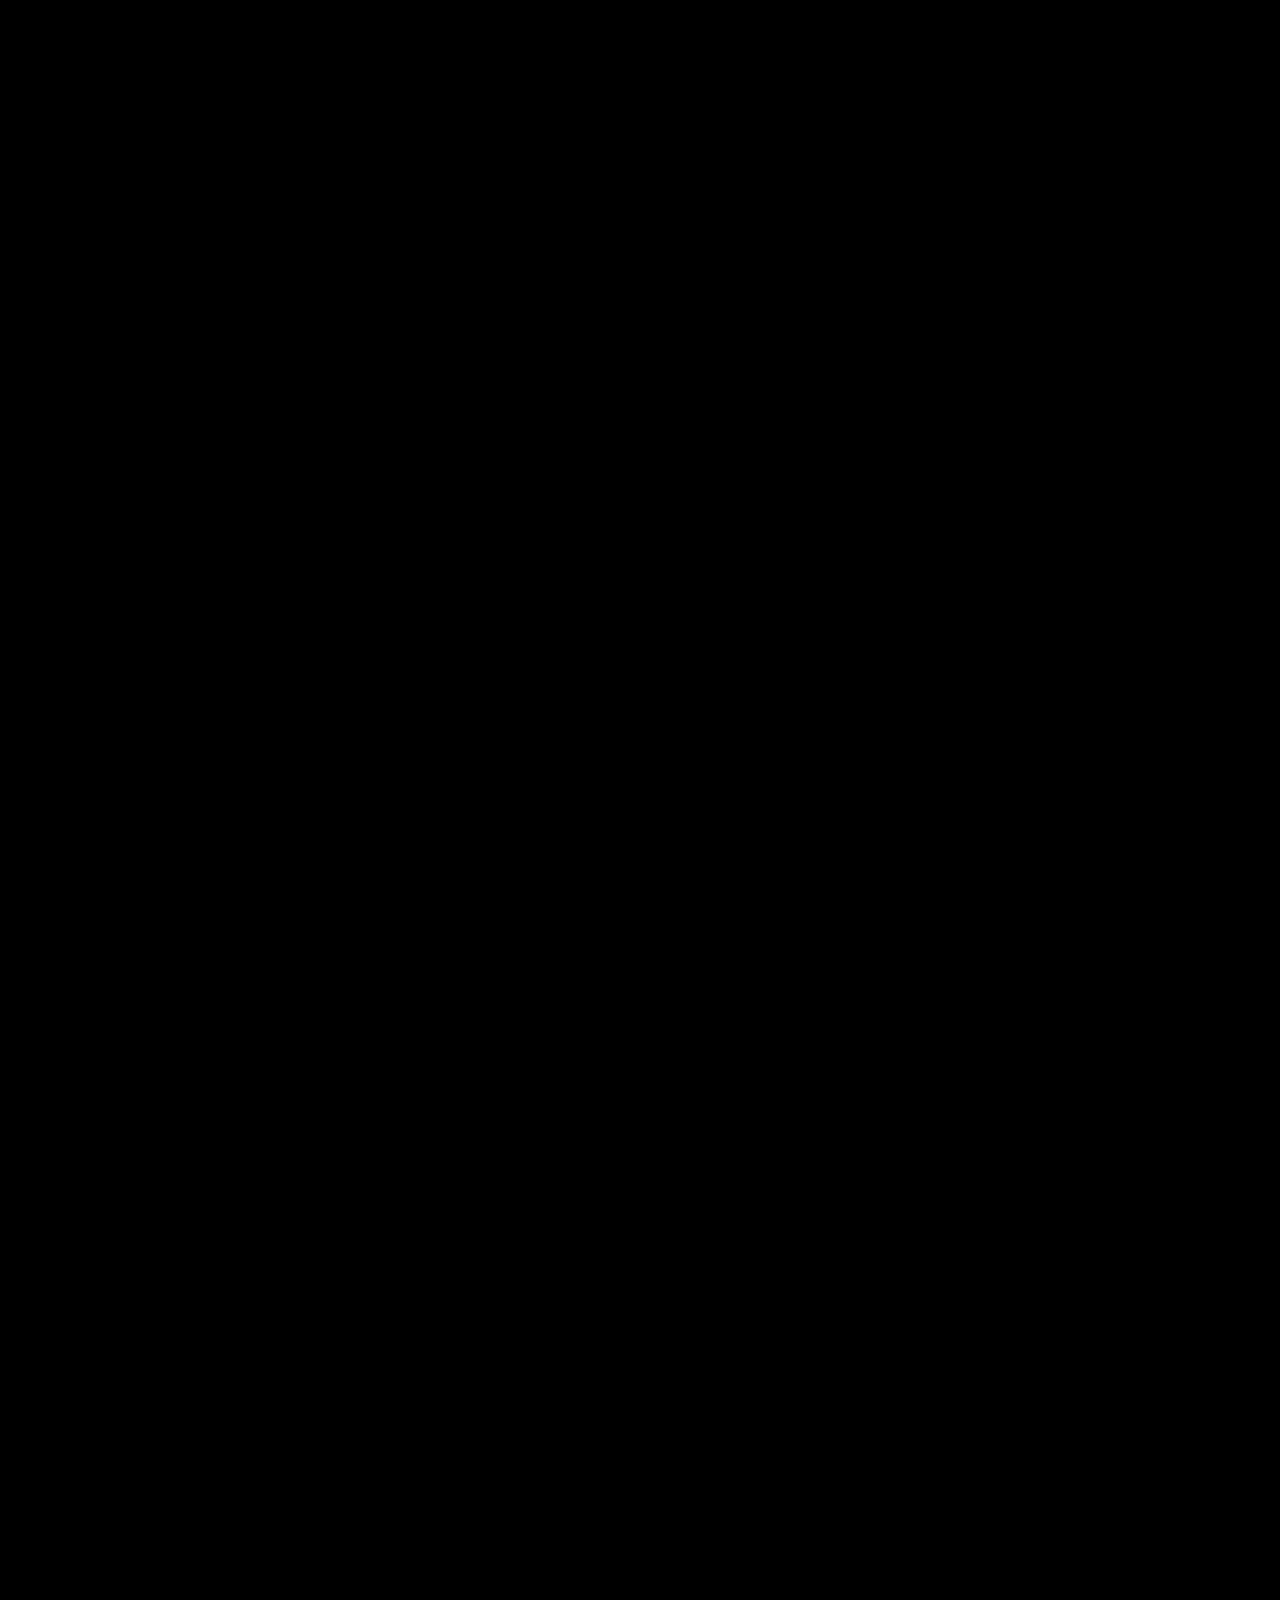
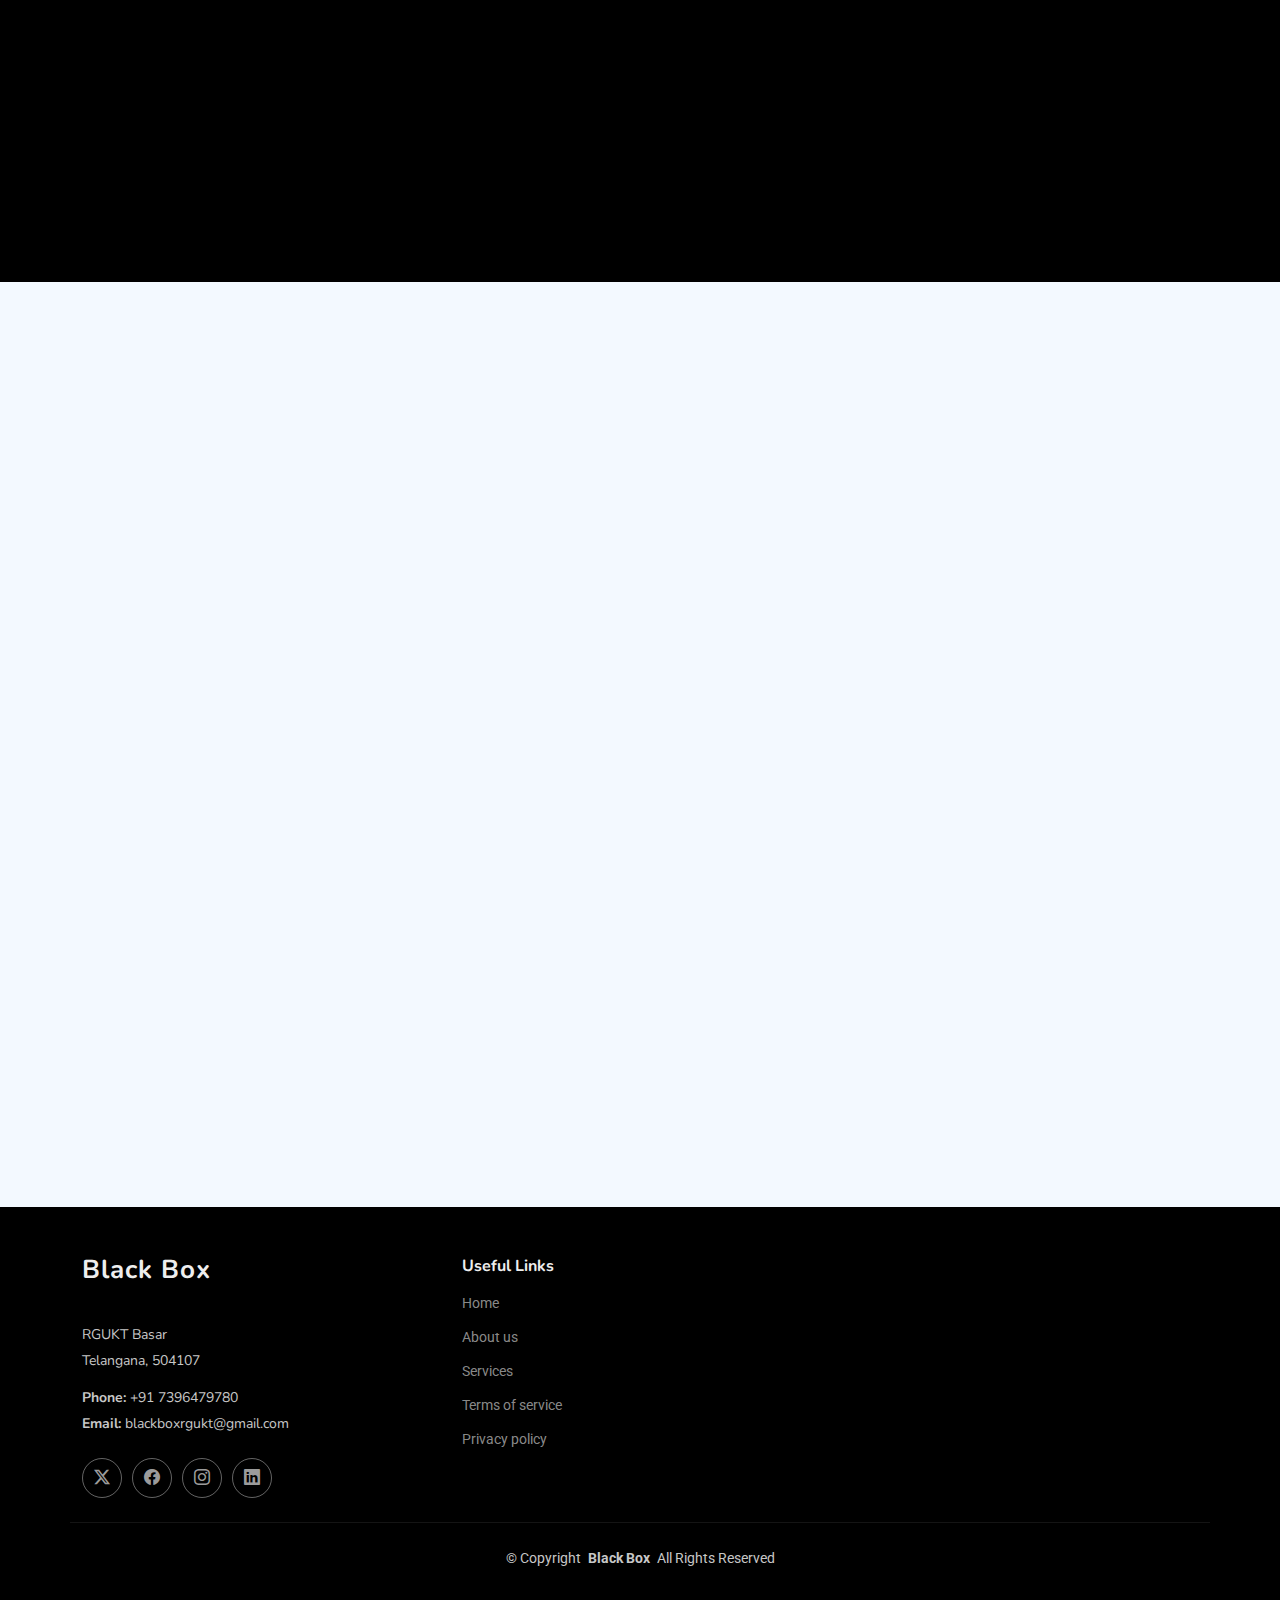
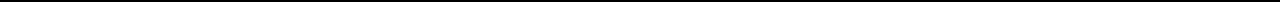
==== commit 654ffd31: "Update index.html" ====
--- a/index.html
+++ b/index.html
@@ -131,7 +131,7 @@
               <div class="row gy-4">
                 <div class="col-lg-5">
                   <div class="profile d-flex align-items-center gap-3">
-                    <img src="assets/img/avatar-1.webp" alt="CEO Profile" class="profile-image">
+                    <img src="1710321945292.jpg" alt="CEO Profile" class="profile-image">
                     <div>
                       <h4 class="profile-name">Shrikanteshwar Reddy</h4>
                       <p class="profile-position">CEO &amp; Founder</p>
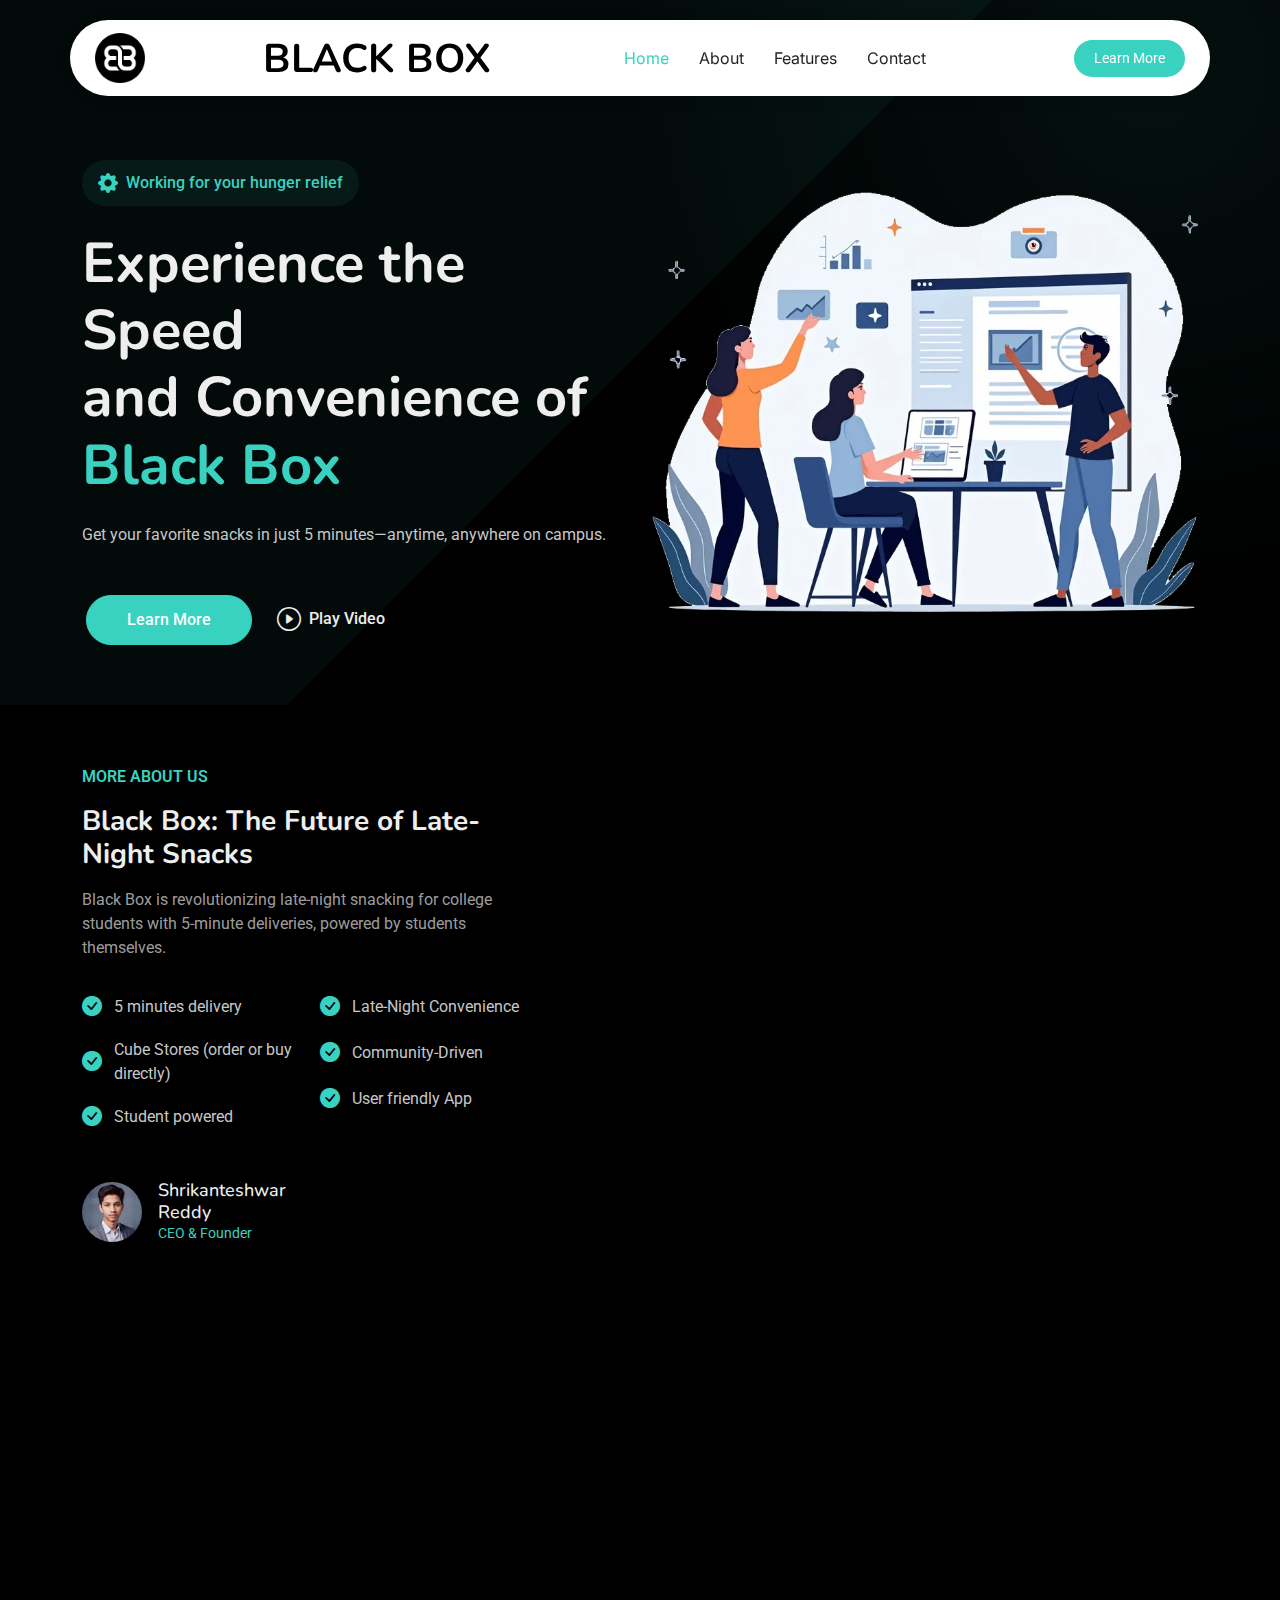
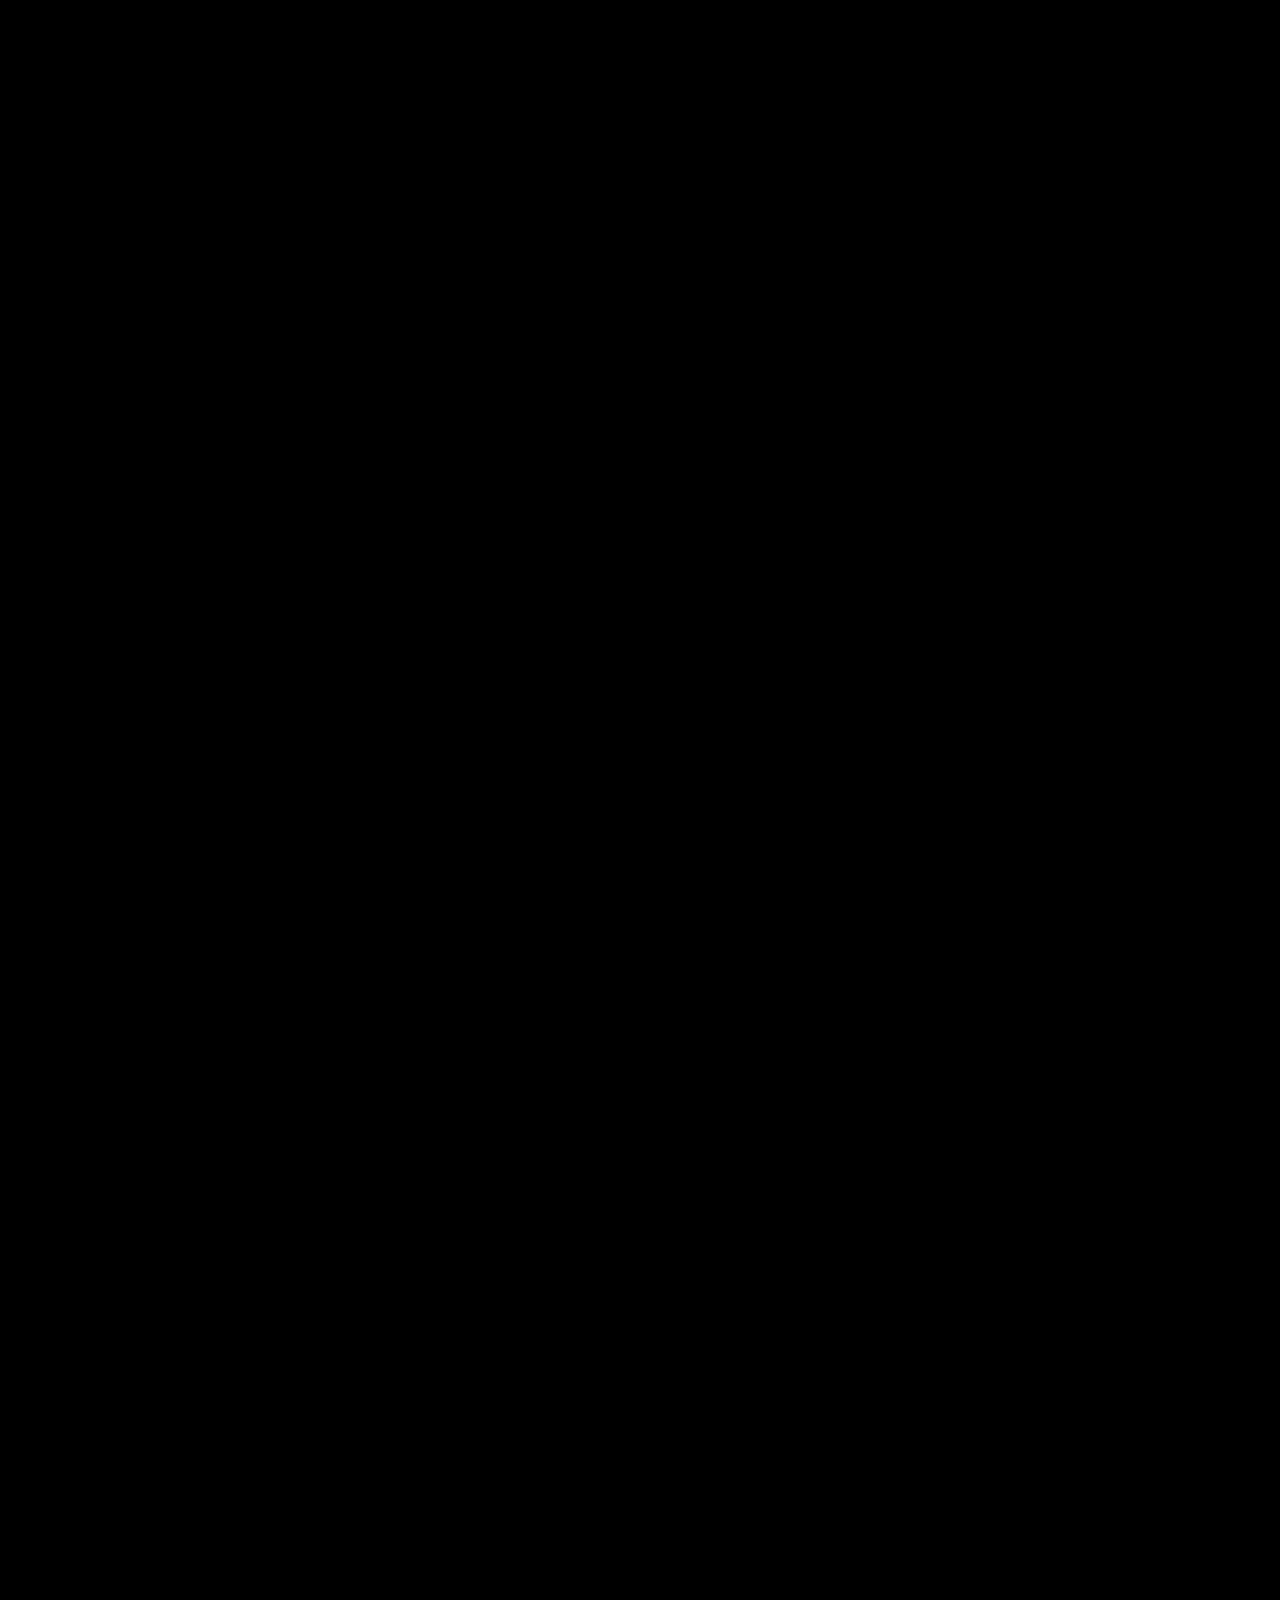
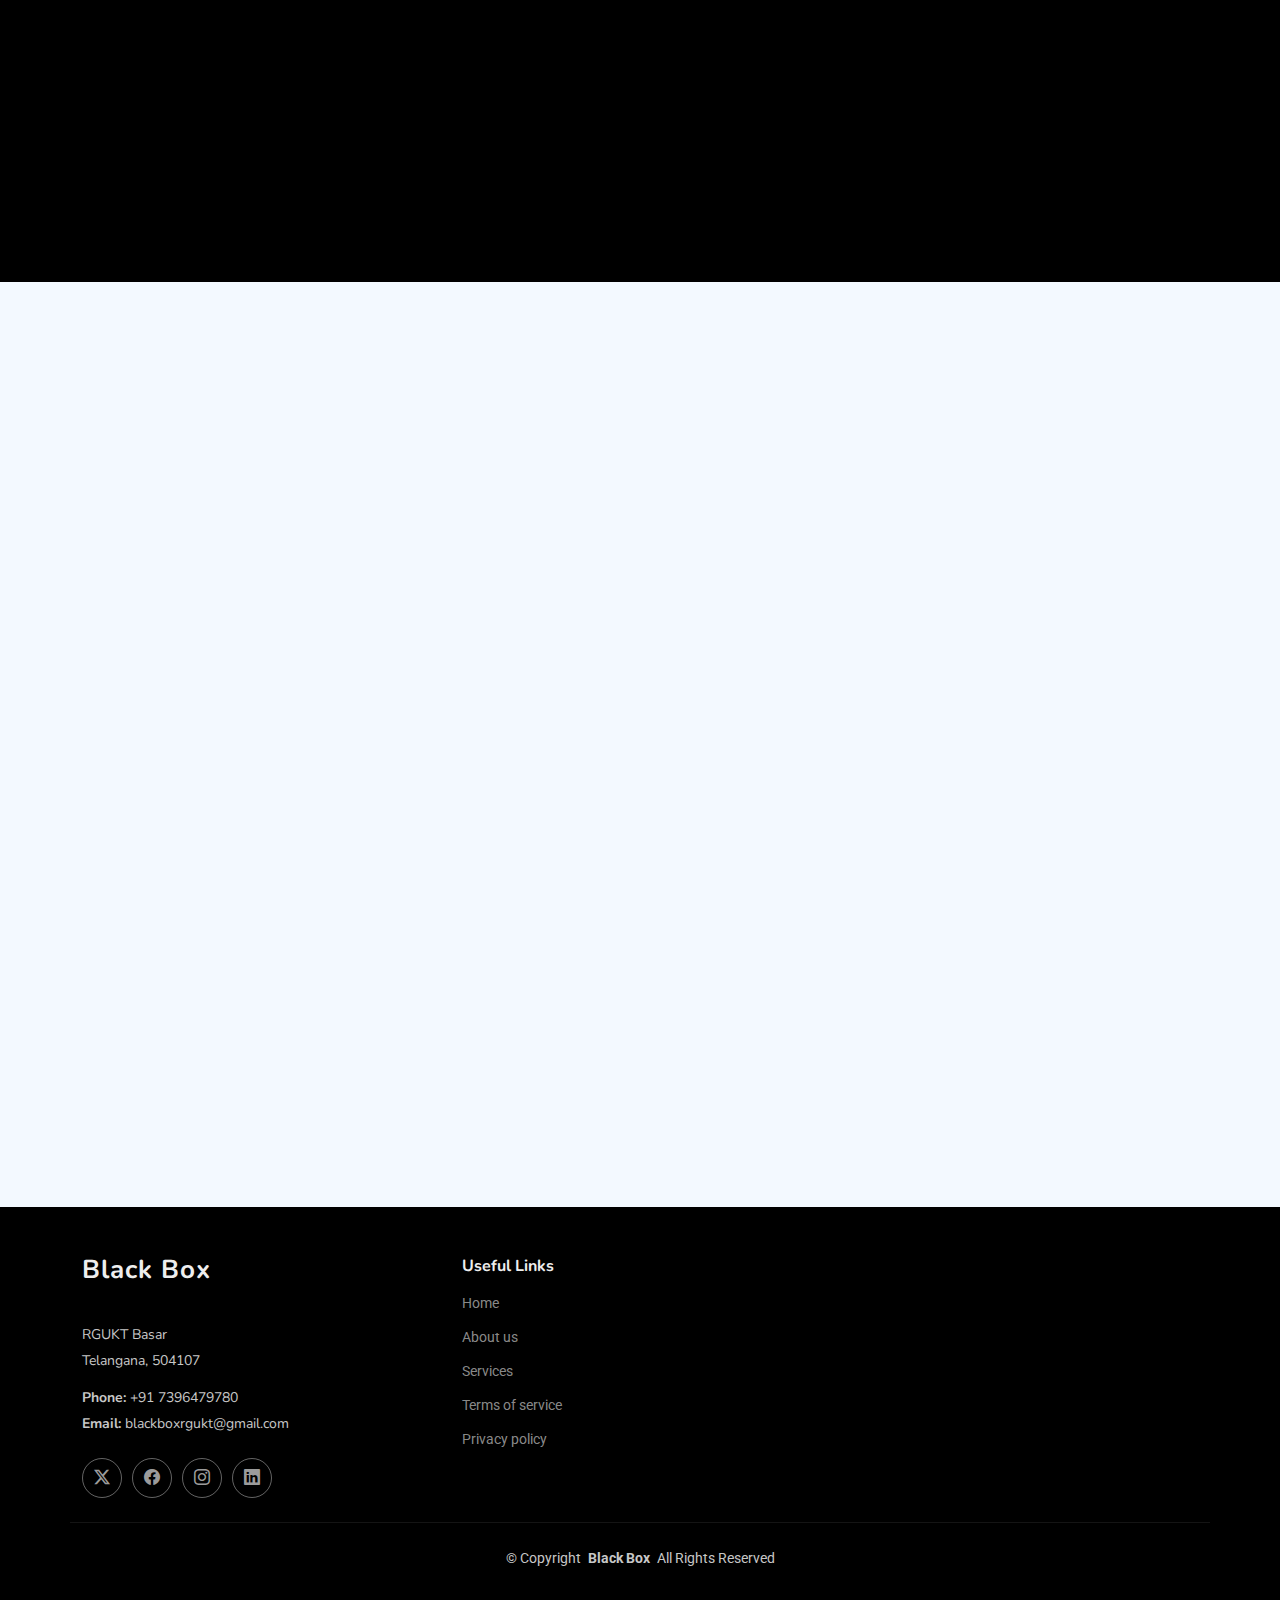
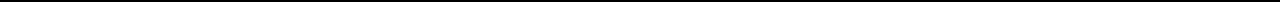
==== commit b54d5874: "Update index.html" ====
--- a/index.html
+++ b/index.html
@@ -131,7 +131,7 @@
               <div class="row gy-4">
                 <div class="col-lg-5">
                   <div class="profile d-flex align-items-center gap-3">
-                    <img src="1710321945292.jpg" alt="CEO Profile" class="profile-image">
+                    <img src="1710334328591.jpg" alt="CEO Profile" class="profile-image">
                     <div>
                       <h4 class="profile-name">Shrikanteshwar Reddy</h4>
                       <p class="profile-position">CEO &amp; Founder</p>
